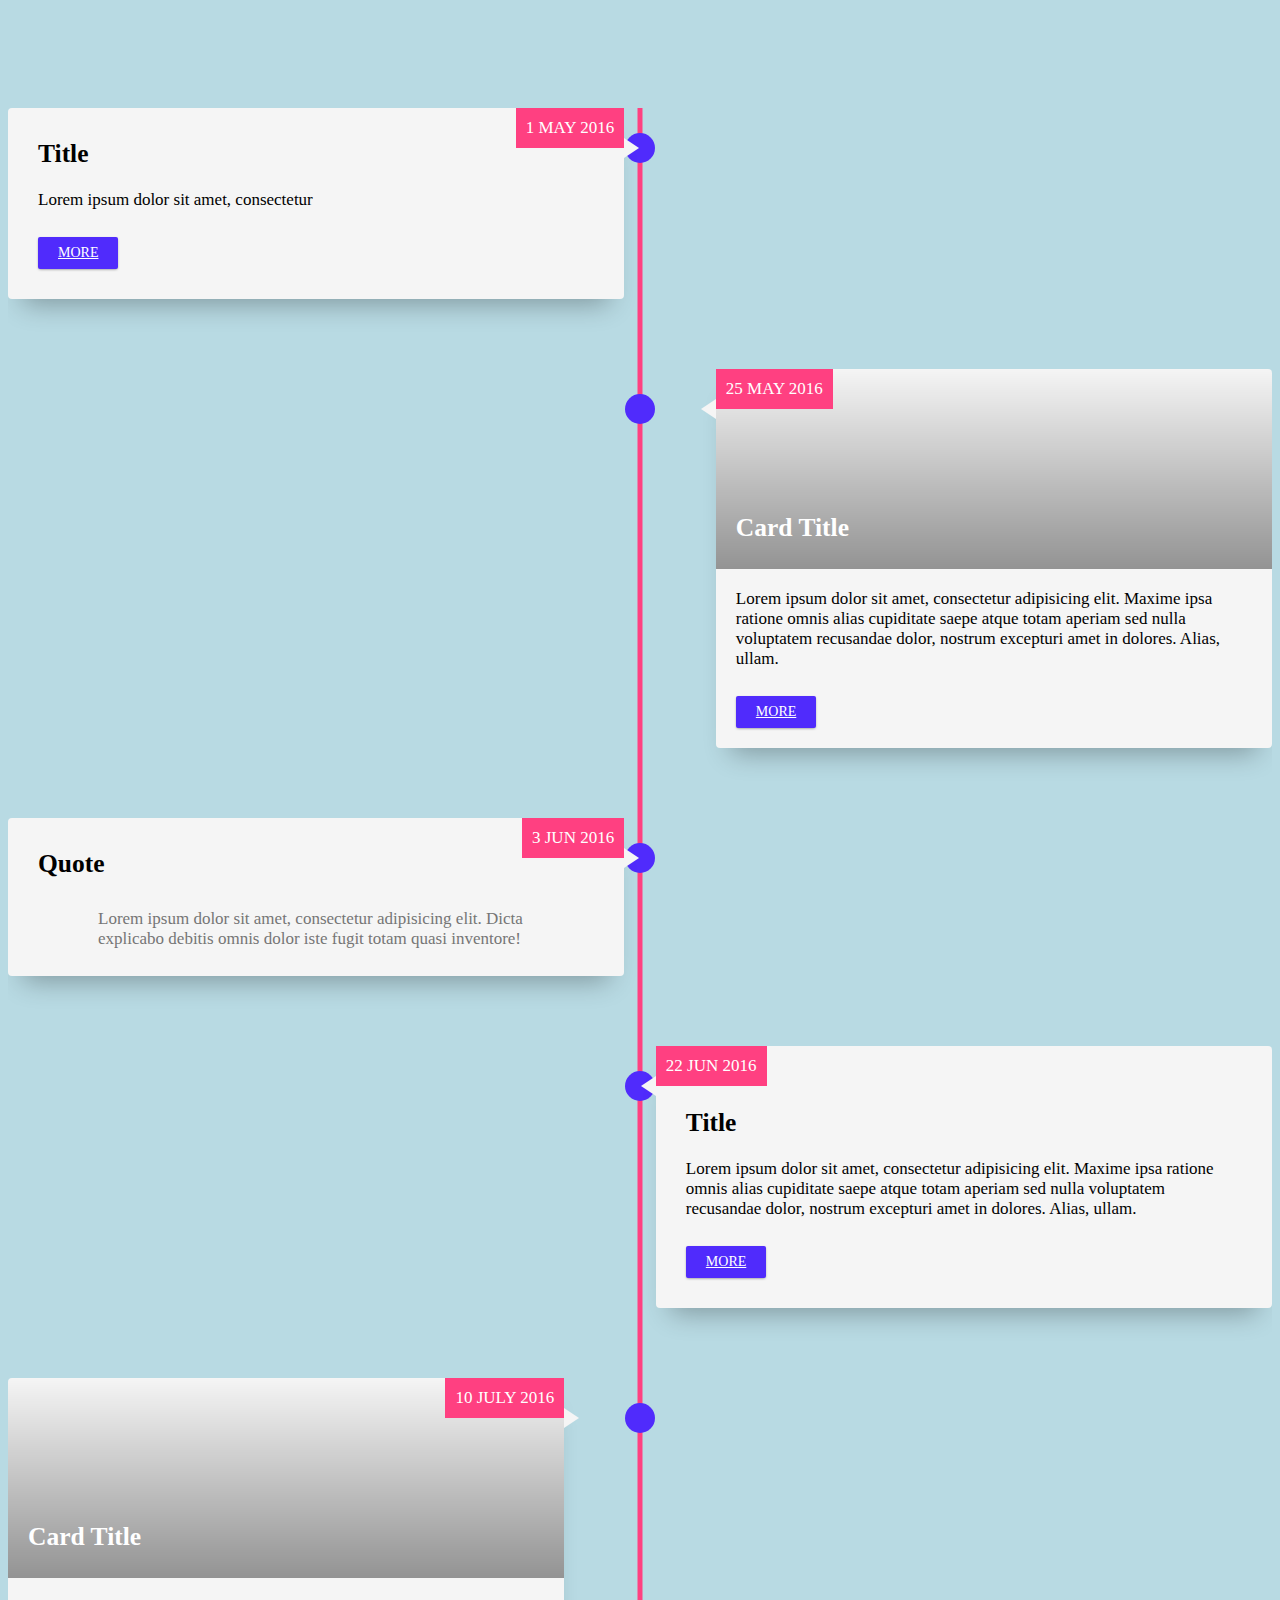
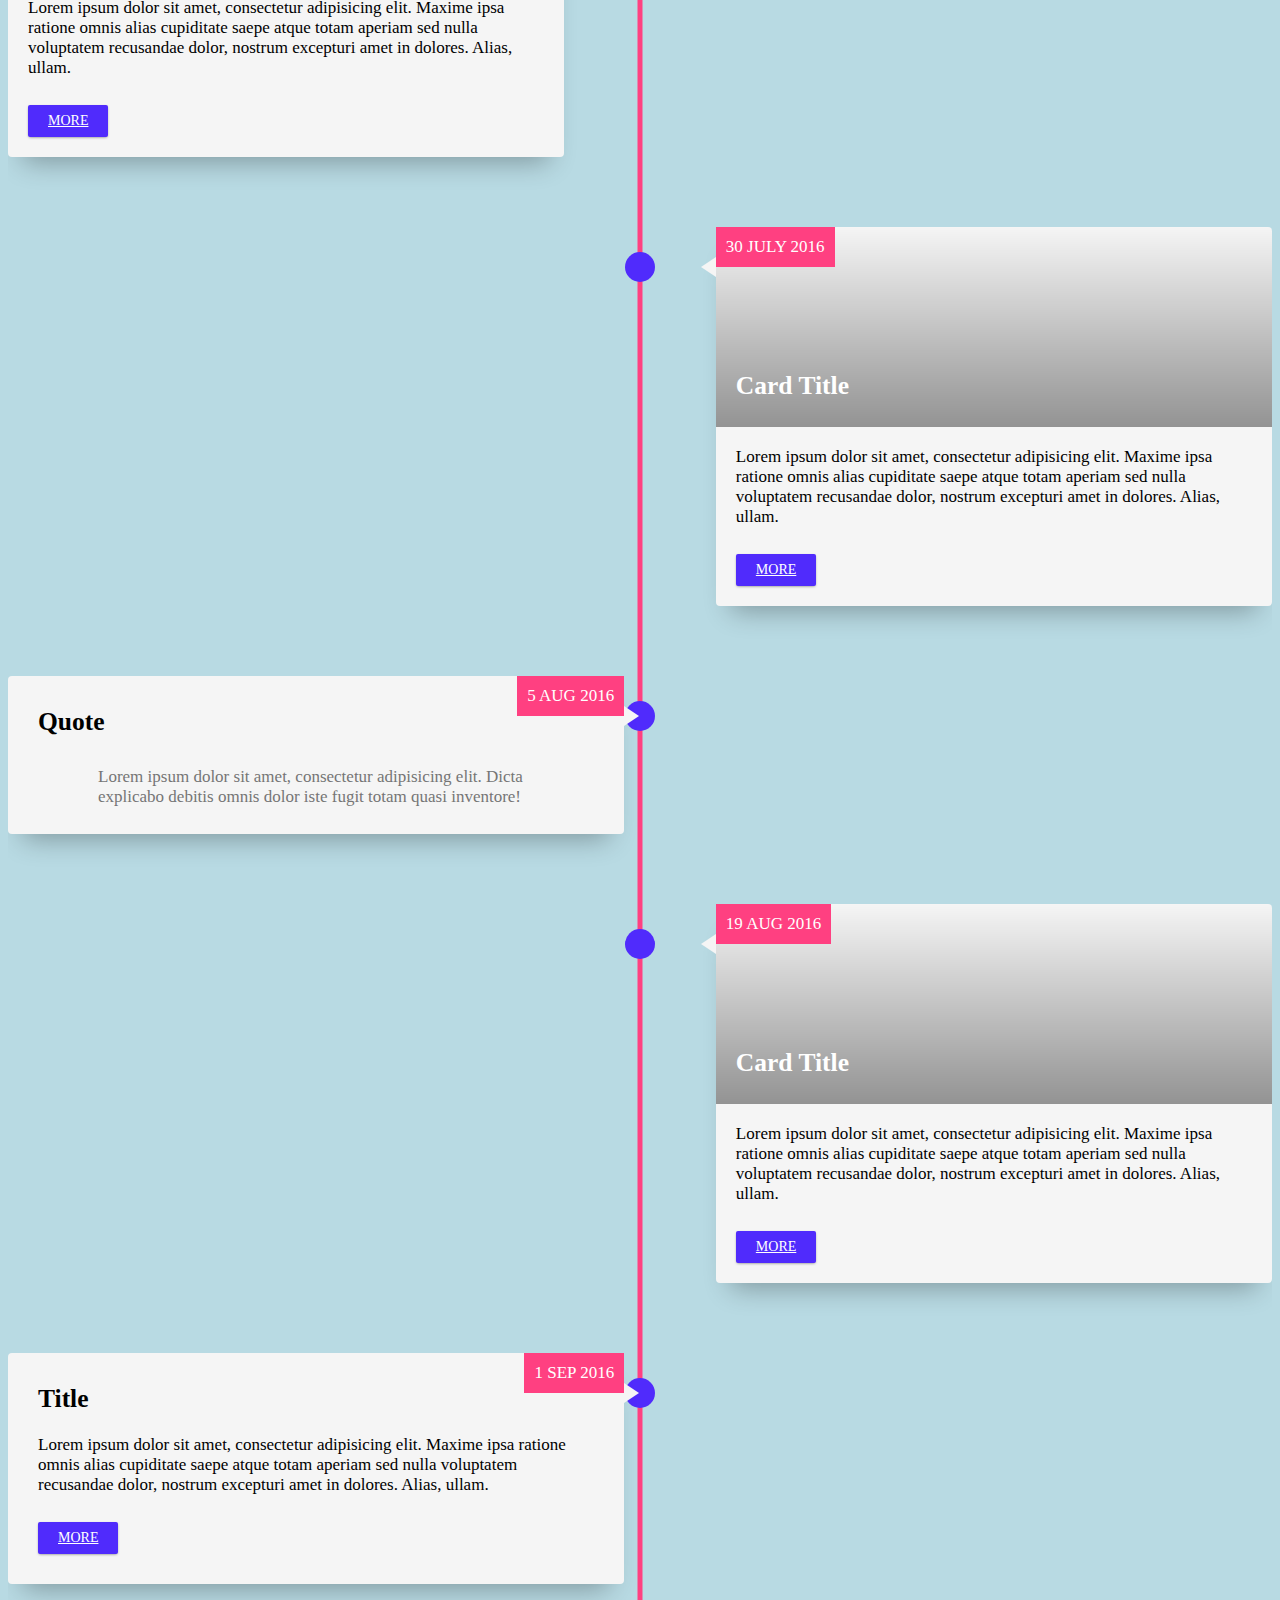
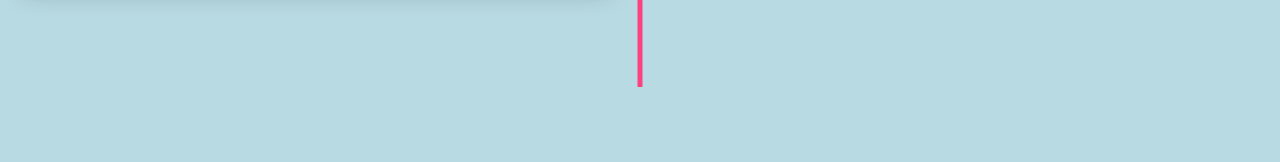
==== Timeline/index.html @ 2aa4bbe4 "Merge branch 'main' of https://github.com/dipesh6264/Terrasafe" ====
<!DOCTYPE html>
<html lang="en">

<head>
    <meta charset="UTF-8">
    <meta name="viewport" content="width=device-width, initial-scale=1.0">
    <title>Document</title>
    <link rel="stylesheet" href="sass.css">
    <script src="index.js"></script>
</head>

<body>
    <section class="timeline">
        <div class="container">
            <div class="timeline-item">
                <div class="timeline-img"></div>

                <div class="timeline-content js--fadeInLeft">
                    <h2>Title</h2>
                    <div class="date">1 MAY 2016</div>
                    <p>Lorem ipsum dolor sit amet, consectetur</p>
                    <a class="bnt-more" href="javascript:void(0)">More</a>
                </div>
            </div>

            <div class="timeline-item">

                <div class="timeline-img"></div>

                <div class="timeline-content timeline-card js--fadeInRight">
                    <div class="timeline-img-header">
                        <h2>Card Title</h2>
                    </div>
                    <div class="date">25 MAY 2016</div>
                    <p>Lorem ipsum dolor sit amet, consectetur adipisicing elit. Maxime ipsa ratione omnis alias
                        cupiditate saepe atque totam aperiam sed nulla voluptatem recusandae dolor, nostrum excepturi
                        amet in dolores. Alias, ullam.</p>
                    <a class="bnt-more" href="javascript:void(0)">More</a>
                </div>

            </div>

            <div class="timeline-item">

                <div class="timeline-img"></div>

                <div class="timeline-content js--fadeInLeft">
                    <div class="date">3 JUN 2016</div>
                    <h2>Quote</h2>
                    <blockquote>Lorem ipsum dolor sit amet, consectetur adipisicing elit. Dicta explicabo debitis omnis
                        dolor iste fugit totam quasi inventore!</blockquote>
                </div>
            </div>

            <div class="timeline-item">

                <div class="timeline-img"></div>

                <div class="timeline-content js--fadeInRight">
                    <h2>Title</h2>
                    <div class="date">22 JUN 2016</div>
                    <p>Lorem ipsum dolor sit amet, consectetur adipisicing elit. Maxime ipsa ratione omnis alias
                        cupiditate saepe atque totam aperiam sed nulla voluptatem recusandae dolor, nostrum excepturi
                        amet in dolores. Alias, ullam.</p>
                    <a class="bnt-more" href="javascript:void(0)">More</a>
                </div>
            </div>

            <div class="timeline-item">

                <div class="timeline-img"></div>

                <div class="timeline-content timeline-card js--fadeInLeft">
                    <div class="timeline-img-header">
                        <h2>Card Title</h2>
                    </div>
                    <div class="date">10 JULY 2016</div>
                    <p>Lorem ipsum dolor sit amet, consectetur adipisicing elit. Maxime ipsa ratione omnis alias
                        cupiditate saepe atque totam aperiam sed nulla voluptatem recusandae dolor, nostrum excepturi
                        amet in dolores. Alias, ullam.</p>
                    <a class="bnt-more" href="javascript:void(0)">More</a>
                </div>
            </div>

            <div class="timeline-item">

                <div class="timeline-img"></div>

                <div class="timeline-content timeline-card js--fadeInRight">
                    <div class="timeline-img-header">
                        <h2>Card Title</h2>
                    </div>
                    <div class="date">30 JULY 2016</div>
                    <p>Lorem ipsum dolor sit amet, consectetur adipisicing elit. Maxime ipsa ratione omnis alias
                        cupiditate saepe atque totam aperiam sed nulla voluptatem recusandae dolor, nostrum excepturi
                        amet in dolores. Alias, ullam.</p>
                    <a class="bnt-more" href="javascript:void(0)">More</a>
                </div>
            </div>

            <div class="timeline-item">

                <div class="timeline-img"></div>

                <div class="timeline-content js--fadeInLeft">
                    <div class="date">5 AUG 2016</div>
                    <h2>Quote</h2>
                    <blockquote>Lorem ipsum dolor sit amet, consectetur adipisicing elit. Dicta explicabo debitis omnis
                        dolor iste fugit totam quasi inventore!</blockquote>
                </div>
            </div>

            <div class="timeline-item">

                <div class="timeline-img"></div>

                <div class="timeline-content timeline-card js--fadeInRight">
                    <div class="timeline-img-header">
                        <h2>Card Title</h2>
                    </div>
                    <div class="date">19 AUG 2016</div>
                    <p>Lorem ipsum dolor sit amet, consectetur adipisicing elit. Maxime ipsa ratione omnis alias
                        cupiditate saepe atque totam aperiam sed nulla voluptatem recusandae dolor, nostrum excepturi
                        amet in dolores. Alias, ullam.</p>
                    <a class="bnt-more" href="javascript:void(0)">More</a>
                </div>
            </div>

            <div class="timeline-item">

                <div class="timeline-img"></div>

                <div class="timeline-content js--fadeInLeft">
                    <div class="date">1 SEP 2016</div>
                    <h2>Title</h2>
                    <p>Lorem ipsum dolor sit amet, consectetur adipisicing elit. Maxime ipsa ratione omnis alias
                        cupiditate saepe atque totam aperiam sed nulla voluptatem recusandae dolor, nostrum excepturi
                        amet in dolores. Alias, ullam.</p>
                    <a class="bnt-more" href="javascript:void(0)">More</a>
                </div>
            </div>



        </div>
    </section>

</body>

</html>
---- Timeline/sass.css ----
section {
  padding: 100px 0;
}

html, body {
  overflow-x: hidden;
}

body {
  font-family: "Roboto";
  font-size: 17px;
  font-weight: 400;
  background-color: #b8dae3;
}

h1 {
  font-size: 200%;
  text-transform: uppercase;
  letter-spacing: 3px;
  font-weight: 400;
}

header {
  background: #502bfc;
  color: #FFFFFF;
  padding: 150px 0;
}
header p {
  font-family: "Allura";
  color: rgba(255, 255, 255, 0.2);
  margin-bottom: 0;
  font-size: 60px;
  margin-top: -30px;
}

.timeline {
  position: relative;
}
.timeline::before {
  content: "";
  background: #FF4081;
  width: 5px;
  height: 95%;
  position: absolute;
  left: 50%;
  transform: translateX(-50%);
}

.timeline-item {
  width: 100%;
  margin-bottom: 70px;
}
.timeline-item:nth-child(even) .timeline-content {
  float: right;
  padding: 40px 30px 10px 30px;
}
.timeline-item:nth-child(even) .timeline-content .date {
  right: auto;
  left: 0;
}
.timeline-item:nth-child(even) .timeline-content::after {
  content: "";
  position: absolute;
  border-style: solid;
  width: 0;
  height: 0;
  top: 30px;
  left: -15px;
  border-width: 10px 15px 10px 0;
  border-color: transparent #f5f5f5 transparent transparent;
}
.timeline-item::after {
  content: "";
  display: block;
  clear: both;
}

.timeline-content {
  position: relative;
  width: 44%;
  padding: 10px 30px;
  border-radius: 4px;
  background: #f5f5f5;
  box-shadow: 0 20px 25px -15px rgba(0, 0, 0, 0.3);
}
.timeline-content::after {
  content: "";
  position: absolute;
  border-style: solid;
  width: 0;
  height: 0;
  top: 30px;
  right: -15px;
  border-width: 10px 0 10px 15px;
  border-color: transparent transparent transparent #f5f5f5;
}

.timeline-img {
  width: 30px;
  height: 30px;
  background: #502bfc;
  border-radius: 50%;
  position: absolute;
  left: 50%;
  margin-top: 25px;
  margin-left: -15px;
}

a {
  background: #502bfc;
  color: #FFFFFF;
  padding: 8px 20px;
  text-transform: uppercase;
  font-size: 14px;
  margin-bottom: 20px;
  margin-top: 10px;
  display: inline-block;
  border-radius: 2px;
  box-shadow: 0 1px 3px -1px rgba(0, 0, 0, 0.6);
}
a:hover, a:active, a:focus {
  background: #2d03f1;
  color: #FFFFFF;
  text-decoration: none;
}

.timeline-card {
  padding: 0 !important;
}
.timeline-card p {
  padding: 0 20px;
}
.timeline-card a {
  margin-left: 20px;
}

.timeline-item .timeline-img-header {
  background: linear-gradient(rgba(0, 0, 0, 0), rgba(0, 0, 0, 0.4)), url("https://picsum.photos/1000/800/?random") center center no-repeat;
  background-size: cover;
}

.timeline-img-header {
  height: 200px;
  position: relative;
  margin-bottom: 20px;
}
.timeline-img-header h2 {
  color: #FFFFFF;
  position: absolute;
  bottom: 5px;
  left: 20px;
}

blockquote {
  margin-top: 30px;
  color: #757575;
  border-left-color: #502bfc;
  padding: 0 20px;
}

.date {
  background: #FF4081;
  display: inline-block;
  color: #FFFFFF;
  padding: 10px;
  position: absolute;
  top: 0;
  right: 0;
}

@media screen and (max-width: 768px) {
  .timeline::before {
    left: 50px;
  }
  .timeline .timeline-img {
    left: 50px;
  }
  .timeline .timeline-content {
    max-width: 100%;
    width: auto;
    margin-left: 70px;
  }
  .timeline .timeline-item:nth-child(even) .timeline-content {
    float: none;
  }
  .timeline .timeline-item:nth-child(odd) .timeline-content::after {
    content: "";
    position: absolute;
    border-style: solid;
    width: 0;
    height: 0;
    top: 30px;
    left: -15px;
    border-width: 10px 15px 10px 0;
    border-color: transparent #f5f5f5 transparent transparent;
  }
}

/*# sourceMappingURL=sass.css.map */
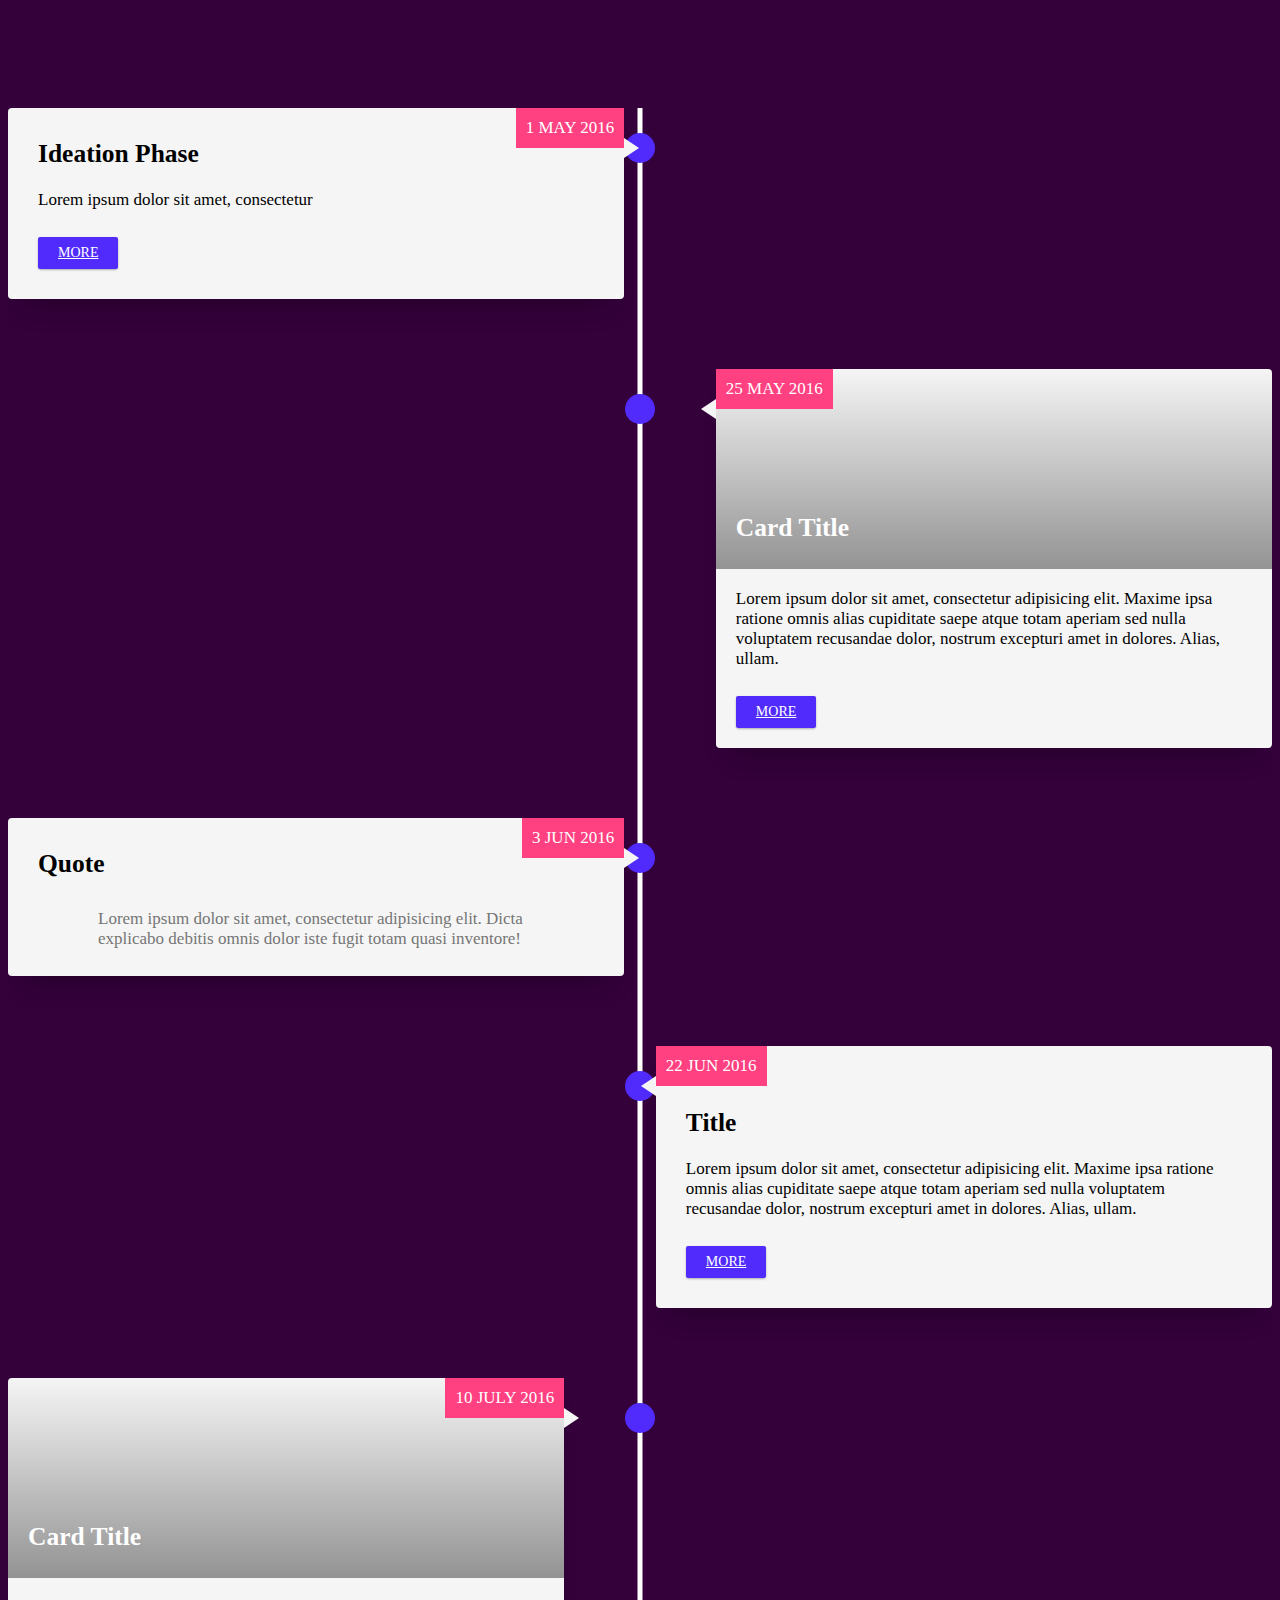
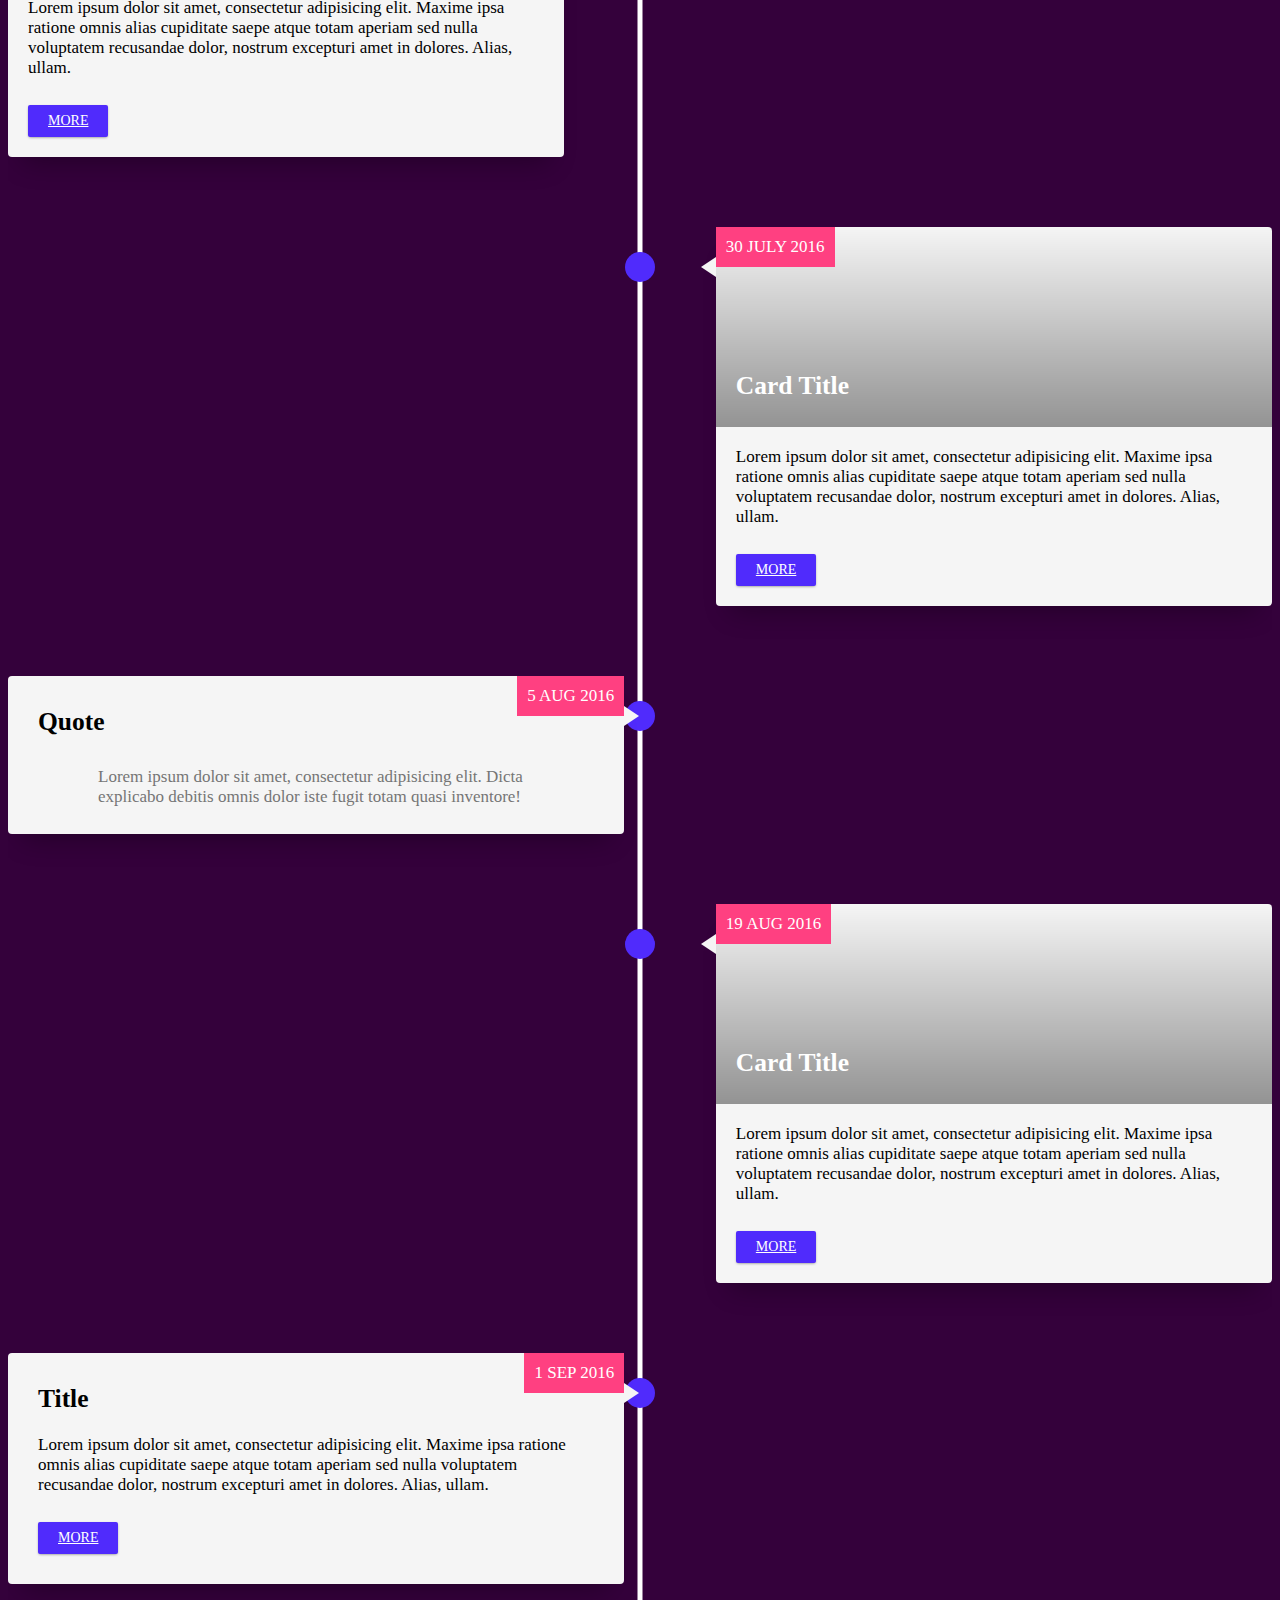
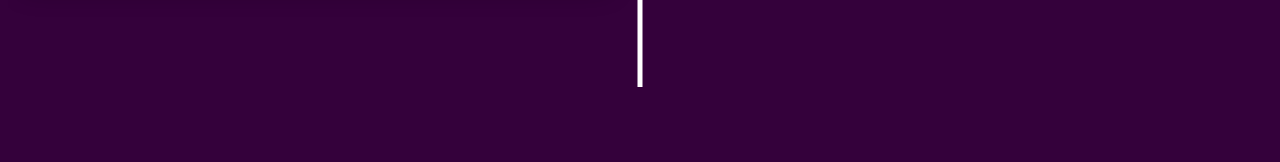
==== commit 23a7b4b1: "Added Timeline" ====
--- a/Timeline/index.html
+++ b/Timeline/index.html
@@ -16,7 +16,7 @@
                 <div class="timeline-img"></div>
 
                 <div class="timeline-content js--fadeInLeft">
-                    <h2>Title</h2>
+                    <h2>Ideation Phase</h2>
                     <div class="date">1 MAY 2016</div>
                     <p>Lorem ipsum dolor sit amet, consectetur</p>
                     <a class="bnt-more" href="javascript:void(0)">More</a>
--- a/Timeline/sass.css
+++ b/Timeline/sass.css
@@ -10,7 +10,7 @@
   font-family: "Roboto";
   font-size: 17px;
   font-weight: 400;
-  background-color: #b8dae3;
+  background-color: #34013b;
 }
 
 h1 {
@@ -38,7 +38,7 @@
 }
 .timeline::before {
   content: "";
-  background: #FF4081;
+  background: white;
   width: 5px;
   height: 95%;
   position: absolute;
